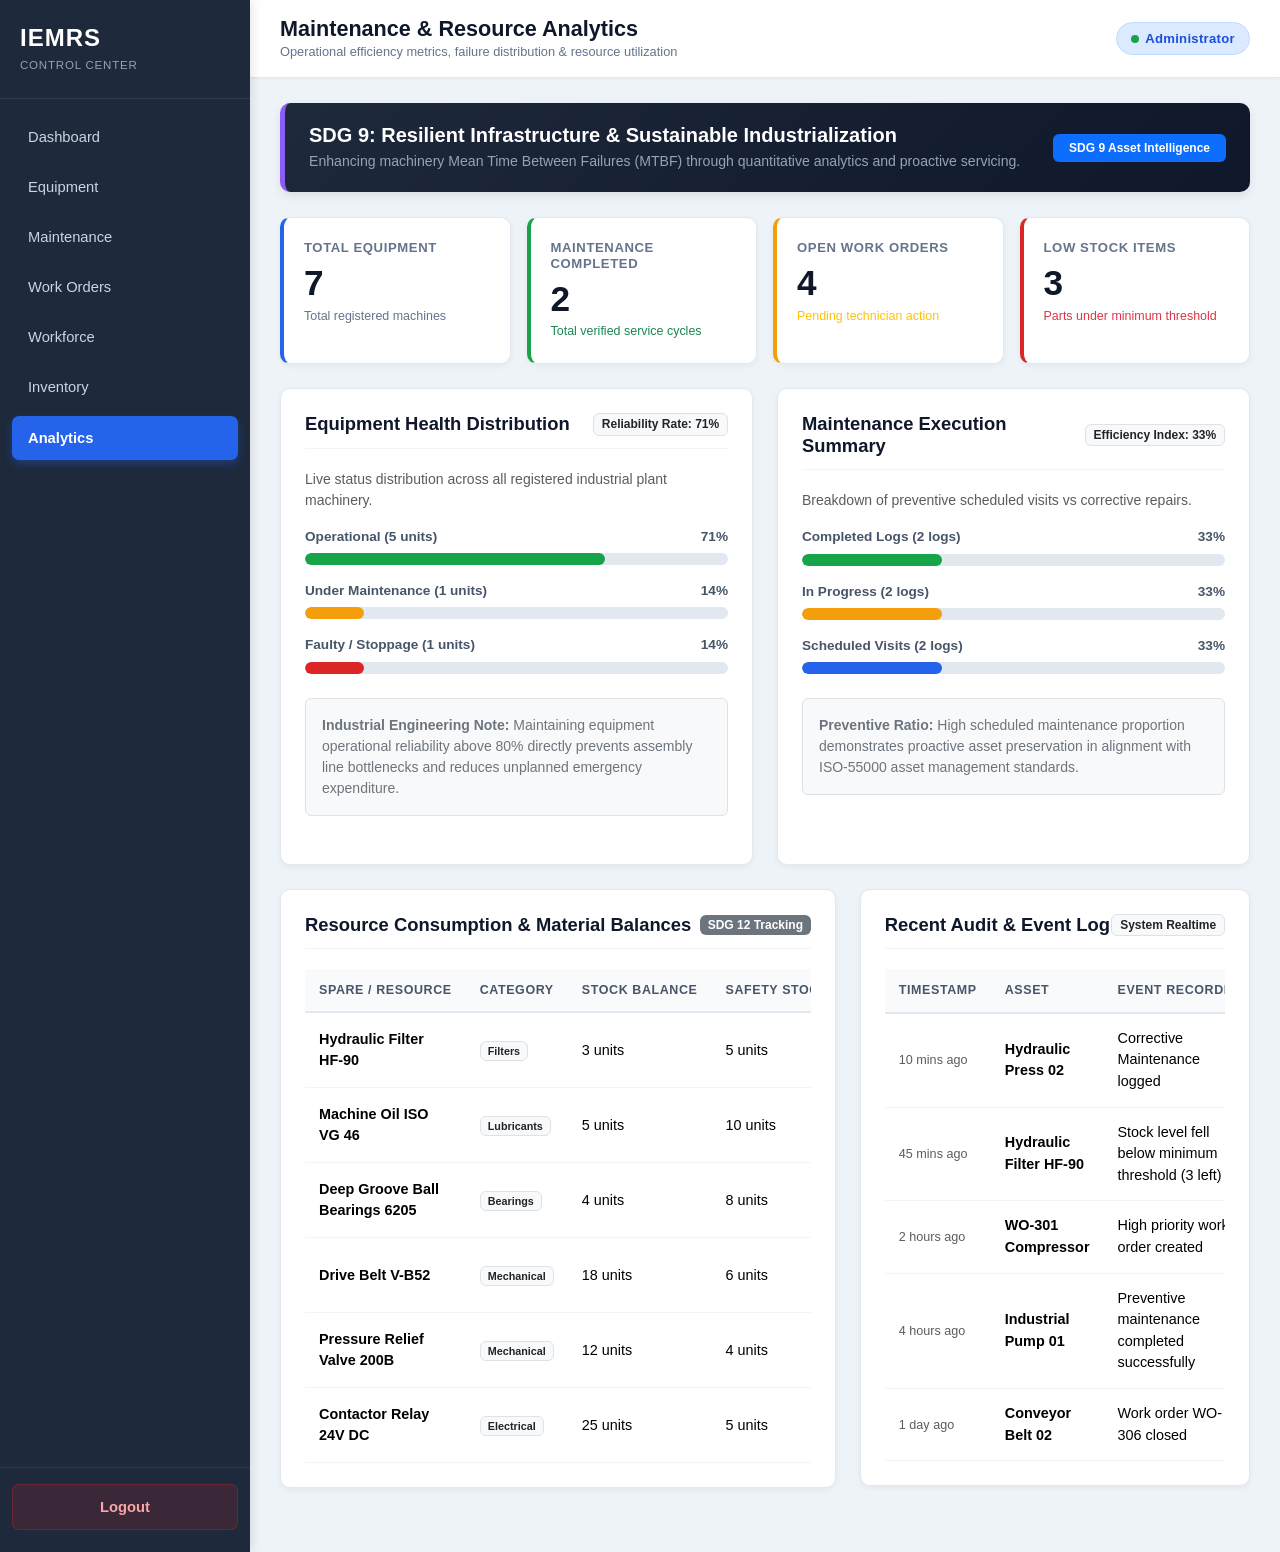
==== pages/analytics.html @ 52ec3526 "Complete V2 frontend" ====
<!DOCTYPE html>
<html lang="en">

<head>
    <meta charset="UTF-8">
    <meta name="viewport" content="width=device-width, initial-scale=1.0">
    <title>IEMRS - Maintenance & Resource Analytics</title>
    <!-- Bootstrap 5 CSS -->
    <link href="https://cdn.jsdelivr.net/npm/bootstrap@5.3.3/dist/css/bootstrap.min.css" rel="stylesheet">
    <!-- Shared Stylesheet -->
    <link rel="stylesheet" href="../css/style.css">
</head>

<body>

    <div class="dashboard">

        <!-- Unified Sidebar Navigation -->
        <div class="sidebar">
            <div class="sidebar-brand">
                <h2>IEMRS</h2>
                <span class="brand-sub">Control Center</span>
            </div>

            <div class="sidebar-nav">
                <a href="dashboard.html">Dashboard</a>
                <a href="equipment.html">Equipment</a>
                <a href="maintenance.html">Maintenance</a>
                <a href="workorders.html">Work Orders</a>
                <a href="workforce.html">Workforce</a>
                <a href="inventory.html">Inventory</a>
                <a href="analytics.html" class="active">Analytics</a>
            </div>

            <div class="sidebar-footer">
                <a href="../index.html" class="logout" id="logoutBtn">Logout</a>
            </div>
        </div>

        <!-- Main Content Area -->
        <div class="main-content">

            <!-- Consistent Topbar -->
            <div class="topbar">
                <div class="topbar-left">
                    <h3>Maintenance & Resource Analytics</h3>
                    <p class="topbar-subtitle">Operational efficiency metrics, failure distribution & resource utilization</p>
                </div>
                <div class="topbar-right">
                    <span class="role-badge">
                        <span class="status-indicator-dot"></span>
                        <span class="topbar-role">Administrator</span>
                    </span>
                </div>
            </div>

            <!-- Page Body -->
            <div class="page-container">

                <!-- SDG 9 Innovation & Infrastructure Banner -->
                <div class="control-banner" style="border-left-color: #8b5cf6;">
                    <div>
                        <h4>SDG 9: Resilient Infrastructure & Sustainable Industrialization</h4>
                        <p>Enhancing machinery Mean Time Between Failures (MTBF) through quantitative analytics and proactive servicing.</p>
                    </div>
                    <span class="badge bg-primary py-2 px-3">SDG 9 Asset Intelligence</span>
                </div>

                <!-- 1. Summary Cards -->
                <div class="row g-3 mb-4">
                    <div class="col-xl-3 col-sm-6">
                        <div class="dashboard-card card-blue">
                            <h5>Total Equipment</h5>
                            <h2 id="analyticTotalEq">0</h2>
                            <span class="card-hint">Total registered machines</span>
                        </div>
                    </div>
                    <div class="col-xl-3 col-sm-6">
                        <div class="dashboard-card card-green">
                            <h5>Maintenance Completed</h5>
                            <h2 id="analyticMaintDone">0</h2>
                            <span class="card-hint text-success">Total verified service cycles</span>
                        </div>
                    </div>
                    <div class="col-xl-3 col-sm-6">
                        <div class="dashboard-card card-amber">
                            <h5>Open Work Orders</h5>
                            <h2 id="analyticOpenOrders">0</h2>
                            <span class="card-hint text-warning">Pending technician action</span>
                        </div>
                    </div>
                    <div class="col-xl-3 col-sm-6">
                        <div class="dashboard-card card-red">
                            <h5>Low Stock Items</h5>
                            <h2 id="analyticLowStock">0</h2>
                            <span class="card-hint text-danger">Parts under minimum threshold</span>
                        </div>
                    </div>
                </div>

                <!-- 2. Equipment Status & 3. Maintenance Breakdown Progress Bars -->
                <div class="row g-4 mb-4">

                    <!-- Equipment Health Distribution -->
                    <div class="col-lg-6">
                        <div class="dashboard-section h-100">
                            <div class="section-header">
                                <h4>Equipment Health Distribution</h4>
                                <span class="badge bg-light text-dark border">Reliability Rate: <span id="operationalPercent">0%</span></span>
                            </div>

                            <p class="small text-muted mb-3">Live status distribution across all registered industrial plant machinery.</p>

                            <!-- Operational Progress -->
                            <div class="mb-3">
                                <div class="progress-label-row">
                                    <span>Operational (<span id="countOperational">0</span> units)</span>
                                    <span id="labelOperational">0%</span>
                                </div>
                                <div class="progress-track">
                                    <div class="progress-fill progress-fill-green" id="barOperational" style="width: 0%;"></div>
                                </div>
                            </div>

                            <!-- Under Maintenance Progress -->
                            <div class="mb-3">
                                <div class="progress-label-row">
                                    <span>Under Maintenance (<span id="countMaintenance">0</span> units)</span>
                                    <span id="labelMaintenance">0%</span>
                                </div>
                                <div class="progress-track">
                                    <div class="progress-fill progress-fill-amber" id="barMaintenance" style="width: 0%;"></div>
                                </div>
                            </div>

                            <!-- Faulty Units Progress -->
                            <div class="mb-2">
                                <div class="progress-label-row">
                                    <span>Faulty / Stoppage (<span id="countFaulty">0</span> units)</span>
                                    <span id="labelFaulty">0%</span>
                                </div>
                                <div class="progress-track">
                                    <div class="progress-fill progress-fill-red" id="barFaulty" style="width: 0%;"></div>
                                </div>
                            </div>

                            <div class="mt-4 p-3 bg-light rounded border">
                                <small class="text-secondary d-block">
                                    <strong>Industrial Engineering Note:</strong> Maintaining equipment operational reliability above 80% directly prevents assembly line bottlenecks and reduces unplanned emergency expenditure.
                                </small>
                            </div>
                        </div>
                    </div>

                    <!-- Maintenance Schedule Execution Summary -->
                    <div class="col-lg-6">
                        <div class="dashboard-section h-100">
                            <div class="section-header">
                                <h4>Maintenance Execution Summary</h4>
                                <span class="badge bg-light text-dark border">Efficiency Index: <span id="maintEfficiency">0%</span></span>
                            </div>

                            <p class="small text-muted mb-3">Breakdown of preventive scheduled visits vs corrective repairs.</p>

                            <!-- Completed Maintenance -->
                            <div class="mb-3">
                                <div class="progress-label-row">
                                    <span>Completed Logs (<span id="countCompletedMaint">0</span> logs)</span>
                                    <span id="labelCompletedMaint">0%</span>
                                </div>
                                <div class="progress-track">
                                    <div class="progress-fill progress-fill-green" id="barCompletedMaint" style="width: 0%;"></div>
                                </div>
                            </div>

                            <!-- In Progress Maintenance -->
                            <div class="mb-3">
                                <div class="progress-label-row">
                                    <span>In Progress (<span id="countInProgressMaint">0</span> logs)</span>
                                    <span id="labelInProgressMaint">0%</span>
                                </div>
                                <div class="progress-track">
                                    <div class="progress-fill progress-fill-amber" id="barInProgressMaint" style="width: 0%;"></div>
                                </div>
                            </div>

                            <!-- Scheduled Maintenance -->
                            <div class="mb-2">
                                <div class="progress-label-row">
                                    <span>Scheduled Visits (<span id="countScheduledMaint">0</span> logs)</span>
                                    <span id="labelScheduledMaint">0%</span>
                                </div>
                                <div class="progress-track">
                                    <div class="progress-fill progress-fill-blue" id="barScheduledMaint" style="width: 0%;"></div>
                                </div>
                            </div>

                            <div class="mt-4 p-3 bg-light rounded border">
                                <small class="text-secondary d-block">
                                    <strong>Preventive Ratio:</strong> High scheduled maintenance proportion demonstrates proactive asset preservation in alignment with ISO-55000 asset management standards.
                                </small>
                            </div>
                        </div>
                    </div>

                </div>

                <!-- 4. Resource Usage Section & 5. Recent System Activity Section -->
                <div class="row g-4">

                    <!-- Resource Usage Table -->
                    <div class="col-lg-7">
                        <div class="dashboard-section">
                            <div class="section-header">
                                <h4>Resource Consumption & Material Balances</h4>
                                <span class="badge bg-secondary">SDG 12 Tracking</span>
                            </div>

                            <div class="table-responsive">
                                <table class="table">
                                    <thead>
                                        <tr>
                                            <th>Spare / Resource</th>
                                            <th>Category</th>
                                            <th>Stock Balance</th>
                                            <th>Safety Stock</th>
                                            <th>Usage Status</th>
                                        </tr>
                                    </thead>
                                    <tbody id="resourceUsageBody">
                                        <!-- Populated dynamically by analytics.js -->
                                    </tbody>
                                </table>
                            </div>
                        </div>
                    </div>

                    <!-- Recent Activity Section -->
                    <div class="col-lg-5">
                        <div class="dashboard-section">
                            <div class="section-header">
                                <h4>Recent Audit & Event Log</h4>
                                <span class="badge bg-light text-dark border">System Realtime</span>
                            </div>

                            <div class="table-responsive">
                                <table class="table">
                                    <thead>
                                        <tr>
                                            <th>Timestamp</th>
                                            <th>Asset</th>
                                            <th>Event Recorded</th>
                                        </tr>
                                    </thead>
                                    <tbody id="analyticsActivityBody">
                                        <!-- Populated dynamically by analytics.js -->
                                    </tbody>
                                </table>
                            </div>
                        </div>
                    </div>

                </div>

            </div>

        </div>

    </div>

    <!-- Bootstrap 5 Bundle JS -->
    <script src="https://cdn.jsdelivr.net/npm/bootstrap@5.3.3/dist/js/bootstrap.bundle.min.js"></script>
    <!-- Shared Utility Script -->
    <script src="../js/common.js"></script>
    <!-- Page Logic Script -->
    <script src="../js/analytics.js"></script>

</body>

</html>
---- css/style.css ----
/* ==========================================================================
   IEMRS - Industrial Equipment Maintenance and Resource Management System
   Modern Industrial Control Dashboard Stylesheet
   ========================================================================== */

:root {
    --primary-navy: #0f172a;
    --sidebar-navy: #1e293b;
    --sidebar-hover: #334155;
    --primary-blue: #2563eb;
    --secondary-blue: #1d4ed8;
    --accent-blue: #dbeafe;
    --accent-cyan: #0284c7;
    --page-bg: #eef3f8;
    --card-bg: #ffffff;
    --card-border: #e2e8f0;
    --text-primary: #0f172a;
    --text-muted: #64748b;
    --text-secondary: #475569;
    --success: #16a34a;
    --success-bg: #dcfce7;
    --warning: #f59e0b;
    --warning-bg: #fef3c7;
    --danger: #dc2626;
    --danger-bg: #fee2e2;
    --info: #0284c7;
    --info-bg: #e0f2fe;
}

* {
    box-sizing: border-box;
    margin: 0;
    padding: 0;
}

body {
    font-family: -apple-system, BlinkMacSystemFont, "Segoe UI", Roboto, "Helvetica Neue", Arial, sans-serif;
    background-color: var(--page-bg);
    color: var(--text-primary);
    line-height: 1.5;
    min-height: 100vh;
}

/* ==========================================================================
   Login Page Styles
   ========================================================================== */

.login-page {
    min-height: 100vh;
    display: flex;
    justify-content: center;
    align-items: center;
    background: linear-gradient(135deg, #0f172a 0%, #1e293b 60%, #1e3a8a 100%);
    padding: 20px;
}

.login-container {
    width: 100%;
    max-width: 480px;
}

.login-header {
    text-align: center;
    margin-bottom: 25px;
    color: #ffffff;
}

.login-header .system-badge {
    display: inline-block;
    background-color: rgba(37, 99, 235, 0.25);
    border: 1px solid rgba(59, 130, 246, 0.4);
    color: #93c5fd;
    font-size: 0.75rem;
    font-weight: 600;
    letter-spacing: 1px;
    text-transform: uppercase;
    padding: 4px 12px;
    border-radius: 20px;
    margin-bottom: 12px;
}

.login-header h1 {
    font-size: 2.2rem;
    font-weight: 800;
    letter-spacing: 0.5px;
    color: #ffffff;
    margin-bottom: 8px;
}

.login-header p {
    color: #94a3b8;
    font-size: 0.95rem;
    margin-bottom: 0;
}

.sdg-badges {
    display: flex;
    justify-content: center;
    gap: 8px;
    margin-top: 10px;
    flex-wrap: wrap;
}

.sdg-tag {
    font-size: 0.7rem;
    padding: 3px 8px;
    border-radius: 4px;
    font-weight: 600;
    background-color: rgba(255, 255, 255, 0.1);
    color: #cbd5e1;
    border: 1px solid rgba(255, 255, 255, 0.15);
}

.login-box {
    background-color: var(--card-bg);
    padding: 35px 30px;
    border-radius: 12px;
    box-shadow: 0 20px 25px -5px rgba(0, 0, 0, 0.25), 0 10px 10px -5px rgba(0, 0, 0, 0.15);
    border: 1px solid rgba(255, 255, 255, 0.1);
}

.login-box h2 {
    font-size: 1.4rem;
    font-weight: 700;
    color: var(--primary-navy);
    margin-bottom: 20px;
    padding-bottom: 10px;
    border-bottom: 2px solid var(--accent-blue);
}

.login-box .form-label {
    font-weight: 600;
    font-size: 0.85rem;
    color: var(--text-secondary);
    margin-bottom: 6px;
}

.login-box .form-control,
.login-box .form-select {
    border: 1px solid #cbd5e1;
    padding: 10px 12px;
    font-size: 0.95rem;
    border-radius: 6px;
    transition: border-color 0.2s, box-shadow 0.2s;
}

.login-box .form-control:focus,
.login-box .form-select:focus {
    border-color: var(--primary-blue);
    box-shadow: 0 0 0 3px rgba(37, 99, 235, 0.15);
}

#loginMessage {
    min-height: 24px;
    font-size: 0.9rem;
    font-weight: 600;
    text-align: center;
    margin-top: 15px;
}

/* ==========================================================================
   Global Application Shell Layout
   ========================================================================== */

.dashboard {
    display: flex;
    min-height: 100vh;
    width: 100%;
}

/* Sidebar */
.sidebar {
    width: 250px;
    min-width: 250px;
    background-color: var(--sidebar-navy);
    display: flex;
    flex-direction: column;
    color: #ffffff;
    z-index: 100;
    box-shadow: 2px 0 10px rgba(0, 0, 0, 0.1);
}

.sidebar-brand {
    padding: 24px 20px;
    border-bottom: 1px solid rgba(255, 255, 255, 0.08);
}

.sidebar-brand h2 {
    font-size: 1.5rem;
    font-weight: 800;
    letter-spacing: 1px;
    color: #ffffff;
    margin: 0;
    display: flex;
    align-items: center;
    gap: 8px;
}

.sidebar-brand .brand-sub {
    font-size: 0.72rem;
    color: #94a3b8;
    text-transform: uppercase;
    letter-spacing: 0.8px;
    margin-top: 4px;
    display: block;
}

.sidebar-nav {
    flex: 1;
    padding: 16px 12px;
    overflow-y: auto;
}

.sidebar a {
    display: flex;
    align-items: center;
    color: #cbd5e1;
    text-decoration: none;
    padding: 11px 16px;
    margin-bottom: 6px;
    border-radius: 7px;
    font-size: 0.92rem;
    font-weight: 500;
    transition: background-color 0.15s ease, color 0.15s ease;
}

.sidebar a:hover {
    background-color: var(--sidebar-hover);
    color: #ffffff;
}

.sidebar a.active {
    background-color: var(--primary-blue);
    color: #ffffff;
    font-weight: 600;
    box-shadow: 0 4px 10px rgba(37, 99, 235, 0.35);
}

.sidebar-footer {
    padding: 16px 12px;
    border-top: 1px solid rgba(255, 255, 255, 0.08);
}

.sidebar a.logout {
    background-color: rgba(220, 38, 38, 0.15);
    color: #fca5a5;
    border: 1px solid rgba(220, 38, 38, 0.3);
    margin-top: 0;
    justify-content: center;
    font-weight: 600;
}

.sidebar a.logout:hover {
    background-color: var(--danger);
    color: #ffffff;
    border-color: var(--danger);
}

/* Main Content Area */
.main-content {
    flex: 1;
    background-color: var(--page-bg);
    display: flex;
    flex-direction: column;
    min-width: 0;
    overflow-x: hidden;
}

/* Topbar */
.topbar {
    background-color: #ffffff;
    padding: 16px 30px;
    border-bottom: 1px solid var(--card-border);
    display: flex;
    justify-content: space-between;
    align-items: center;
    box-shadow: 0 1px 3px rgba(0, 0, 0, 0.04);
}

.topbar-left h3 {
    font-size: 1.35rem;
    font-weight: 700;
    color: var(--primary-navy);
    margin: 0;
}

.topbar-left .topbar-subtitle {
    font-size: 0.8rem;
    color: var(--text-muted);
    margin: 0;
}

.topbar-right {
    display: flex;
    align-items: center;
    gap: 15px;
}

.role-badge {
    background-color: var(--accent-blue);
    color: var(--secondary-blue);
    padding: 6px 14px;
    border-radius: 20px;
    font-size: 0.82rem;
    font-weight: 700;
    letter-spacing: 0.3px;
    border: 1px solid #bfdbfe;
    display: inline-flex;
    align-items: center;
    gap: 6px;
}

.status-indicator-dot {
    width: 8px;
    height: 8px;
    border-radius: 50%;
    background-color: var(--success);
    display: inline-block;
}

/* Page Content Container */
.page-container {
    padding: 25px 30px 40px;
    flex: 1;
}

/* ==========================================================================
   Dashboard Cards & Metric Displays
   ========================================================================== */

.dashboard-card {
    background-color: var(--card-bg);
    padding: 22px 20px;
    border-radius: 10px;
    box-shadow: 0 2px 6px rgba(15, 23, 42, 0.05);
    border: 1px solid var(--card-border);
    border-left: 4px solid var(--primary-blue);
    transition: transform 0.15s ease, box-shadow 0.15s ease;
    height: 100%;
}

.dashboard-card:hover {
    transform: translateY(-2px);
    box-shadow: 0 6px 14px rgba(15, 23, 42, 0.08);
}

.dashboard-card.card-blue {
    border-left-color: var(--primary-blue);
}

.dashboard-card.card-green {
    border-left-color: var(--success);
}

.dashboard-card.card-amber {
    border-left-color: var(--warning);
}

.dashboard-card.card-red {
    border-left-color: var(--danger);
}

.dashboard-card.card-purple {
    border-left-color: #8b5cf6;
}

.dashboard-card h5 {
    color: var(--text-muted);
    font-size: 0.82rem;
    font-weight: 700;
    text-transform: uppercase;
    letter-spacing: 0.6px;
    margin-bottom: 8px;
}

.dashboard-card h2 {
    color: var(--primary-navy);
    font-size: 2.2rem;
    font-weight: 800;
    line-height: 1.1;
    margin-bottom: 4px;
}

.dashboard-card .card-hint {
    font-size: 0.78rem;
    color: var(--text-muted);
    display: block;
}

/* Sections / Panels */
.dashboard-section {
    background-color: var(--card-bg);
    padding: 24px;
    border-radius: 10px;
    box-shadow: 0 2px 6px rgba(15, 23, 42, 0.05);
    border: 1px solid var(--card-border);
    margin-bottom: 24px;
}

.section-header {
    display: flex;
    justify-content: space-between;
    align-items: center;
    margin-bottom: 20px;
    padding-bottom: 12px;
    border-bottom: 1px solid #f1f5f9;
}

.section-header h4 {
    font-size: 1.15rem;
    font-weight: 700;
    color: var(--primary-navy);
    margin: 0;
}

/* Control Center Quick Actions Banner */
.control-banner {
    background: linear-gradient(135deg, #1e293b 0%, #0f172a 100%);
    color: #ffffff;
    padding: 20px 24px;
    border-radius: 10px;
    margin-bottom: 25px;
    display: flex;
    justify-content: space-between;
    align-items: center;
    border-left: 5px solid #38bdf8;
    box-shadow: 0 4px 10px rgba(0, 0, 0, 0.08);
}

.control-banner h4 {
    font-size: 1.25rem;
    font-weight: 700;
    margin-bottom: 4px;
    color: #ffffff;
}

.control-banner p {
    font-size: 0.88rem;
    color: #94a3b8;
    margin: 0;
}

/* ==========================================================================
   Table & Grid Styles
   ========================================================================== */

.table-responsive {
    margin-bottom: 0;
}

.table {
    color: var(--text-primary);
    margin-bottom: 0;
    vertical-align: middle;
}

.table thead th {
    background-color: #f8fafc;
    color: var(--text-secondary);
    font-size: 0.78rem;
    font-weight: 700;
    text-transform: uppercase;
    letter-spacing: 0.6px;
    border-bottom: 2px solid #e2e8f0;
    padding: 12px 14px;
    white-space: nowrap;
}

.table tbody td {
    padding: 14px;
    font-size: 0.9rem;
    border-bottom: 1px solid #f1f5f9;
}

.table tbody tr:hover {
    background-color: #f8fafc;
}

/* ==========================================================================
   Badges & Tags
   ========================================================================== */

.badge-status {
    display: inline-block;
    padding: 4px 10px;
    border-radius: 20px;
    font-size: 0.75rem;
    font-weight: 700;
    letter-spacing: 0.2px;
    text-transform: capitalize;
}

/* Operational / In Stock / Completed / Available / Low Priority */
.badge-operational,
.badge-available,
.badge-completed,
.badge-low {
    background-color: var(--success-bg);
    color: #166534;
    border: 1px solid #bbf7d0;
}

/* Maintenance / Busy / Medium Priority / In Progress */
.badge-maintenance,
.badge-busy,
.badge-in-progress,
.badge-medium,
.badge-assigned {
    background-color: var(--warning-bg);
    color: #92400e;
    border: 1px solid #fde68a;
}

/* Faulty / Low Stock / High Priority / Unavailable / Cancelled */
.badge-faulty,
.badge-low-stock,
.badge-high,
.badge-unavailable,
.badge-cancelled {
    background-color: var(--danger-bg);
    color: #991b1b;
    border: 1px solid #fecaca;
}

/* Scheduled / Open / Info */
.badge-scheduled,
.badge-open {
    background-color: var(--info-bg);
    color: #0369a1;
    border: 1px solid #bae6fd;
}

/* Preventive / Corrective */
.badge-preventive {
    background-color: #ede9fe;
    color: #5b21b6;
    border: 1px solid #ddd6fe;
}

.badge-corrective {
    background-color: #ffedd5;
    color: #9a3412;
    border: 1px solid #fed7aa;
}

/* ==========================================================================
   Action Buttons & Toolbar
   ========================================================================== */

.action-toolbar {
    background-color: #ffffff;
    padding: 16px 20px;
    border-radius: 8px;
    border: 1px solid var(--card-border);
    margin-bottom: 20px;
    display: flex;
    justify-content: space-between;
    align-items: center;
    gap: 15px;
    flex-wrap: wrap;
}

.search-filter-group {
    display: flex;
    align-items: center;
    gap: 12px;
    flex: 1;
    max-width: 600px;
}

.search-input {
    border: 1px solid #cbd5e1;
    border-radius: 6px;
    padding: 8px 14px;
    font-size: 0.9rem;
    width: 100%;
}

.search-input:focus {
    border-color: var(--primary-blue);
    outline: none;
    box-shadow: 0 0 0 3px rgba(37, 99, 235, 0.15);
}

.filter-select {
    border: 1px solid #cbd5e1;
    border-radius: 6px;
    padding: 8px 12px;
    font-size: 0.9rem;
    min-width: 160px;
    background-color: #ffffff;
}

.btn-action-group {
    display: flex;
    gap: 6px;
}

.btn-action-edit {
    background-color: #eff6ff;
    color: var(--primary-blue);
    border: 1px solid #bfdbfe;
    padding: 4px 10px;
    border-radius: 5px;
    font-size: 0.8rem;
    font-weight: 600;
    cursor: pointer;
    transition: all 0.15s ease;
}

.btn-action-edit:hover {
    background-color: var(--primary-blue);
    color: #ffffff;
    border-color: var(--primary-blue);
}

.btn-action-delete {
    background-color: #fef2f2;
    color: var(--danger);
    border: 1px solid #fecaca;
    padding: 4px 10px;
    border-radius: 5px;
    font-size: 0.8rem;
    font-weight: 600;
    cursor: pointer;
    transition: all 0.15s ease;
}

.btn-action-delete:hover {
    background-color: var(--danger);
    color: #ffffff;
    border-color: var(--danger);
}

/* Primary Button */
.btn-primary {
    background-color: var(--primary-blue);
    border-color: var(--primary-blue);
    font-weight: 600;
    padding: 8px 16px;
    border-radius: 6px;
    transition: background-color 0.15s ease, box-shadow 0.15s ease;
}

.btn-primary:hover {
    background-color: var(--secondary-blue);
    border-color: var(--secondary-blue);
    box-shadow: 0 2px 6px rgba(37, 99, 235, 0.35);
}

/* ==========================================================================
   Empty States
   ========================================================================== */

.empty-state {
    text-align: center;
    padding: 45px 20px;
    color: var(--text-muted);
}

.empty-state-icon {
    font-size: 2.5rem;
    margin-bottom: 12px;
    opacity: 0.6;
}

.empty-state h5 {
    font-size: 1.1rem;
    font-weight: 700;
    color: var(--text-secondary);
    margin-bottom: 6px;
}

.empty-state p {
    font-size: 0.88rem;
    margin-bottom: 0;
}

/* ==========================================================================
   Alert / Toast Feedback System
   ========================================================================== */

#alertContainer {
    position: fixed;
    top: 20px;
    right: 25px;
    z-index: 1055;
    min-width: 300px;
    max-width: 420px;
}

.custom-alert {
    padding: 12px 18px;
    border-radius: 8px;
    font-size: 0.9rem;
    font-weight: 600;
    margin-bottom: 10px;
    box-shadow: 0 4px 12px rgba(0, 0, 0, 0.12);
    display: flex;
    justify-content: space-between;
    align-items: center;
    animation: slideInRight 0.25s ease-out;
}

@keyframes slideInRight {
    from {
        opacity: 0;
        transform: translateX(30px);
    }
    to {
        opacity: 1;
        transform: translateX(0);
    }
}

.custom-alert-success {
    background-color: #f0fdf4;
    color: #15803d;
    border: 1px solid #bbf7d0;
}

.custom-alert-danger {
    background-color: #fef2f2;
    color: #b91c1c;
    border: 1px solid #fecaca;
}

.custom-alert-info {
    background-color: #f0f9ff;
    color: #0369a1;
    border: 1px solid #bae6fd;
}

/* ==========================================================================
   Analytics & Progress Bars
   ========================================================================== */

.progress-track {
    background-color: #e2e8f0;
    border-radius: 8px;
    height: 12px;
    overflow: hidden;
    margin-top: 6px;
    margin-bottom: 12px;
}

.progress-fill {
    height: 100%;
    border-radius: 8px;
    transition: width 0.4s ease;
}

.progress-fill-green {
    background-color: var(--success);
}

.progress-fill-amber {
    background-color: var(--warning);
}

.progress-fill-red {
    background-color: var(--danger);
}

.progress-fill-blue {
    background-color: var(--primary-blue);
}

.progress-fill-purple {
    background-color: #8b5cf6;
}

.progress-label-row {
    display: flex;
    justify-content: space-between;
    font-size: 0.85rem;
    font-weight: 600;
    color: var(--text-secondary);
}

/* ==========================================================================
   Modals
   ========================================================================== */

.modal-content {
    border-radius: 10px;
    border: 1px solid var(--card-border);
    box-shadow: 0 10px 25px rgba(0, 0, 0, 0.15);
}

.modal-header {
    background-color: #f8fafc;
    border-bottom: 1px solid var(--card-border);
    padding: 16px 20px;
}

.modal-header .modal-title {
    font-size: 1.15rem;
    font-weight: 700;
    color: var(--primary-navy);
}

.modal-body {
    padding: 22px 20px;
}

.modal-footer {
    background-color: #f8fafc;
    border-top: 1px solid var(--card-border);
    padding: 14px 20px;
}

/* ==========================================================================
   Responsive Adaptations
   ========================================================================== */

@media (max-width: 992px) {
    .dashboard {
        flex-direction: column;
    }

    .sidebar {
        width: 100%;
        min-width: 100%;
    }

    .sidebar-nav {
        display: flex;
        flex-wrap: wrap;
        gap: 6px;
        padding: 10px 15px;
    }

    .sidebar a {
        margin-bottom: 0;
        padding: 8px 12px;
        font-size: 0.85rem;
    }

    .sidebar-footer {
        display: none;
    }

    .page-container {
        padding: 20px 15px;
    }

    .topbar {
        padding: 14px 15px;
    }

    .control-banner {
        flex-direction: column;
        align-items: flex-start;
        gap: 12px;
    }
}
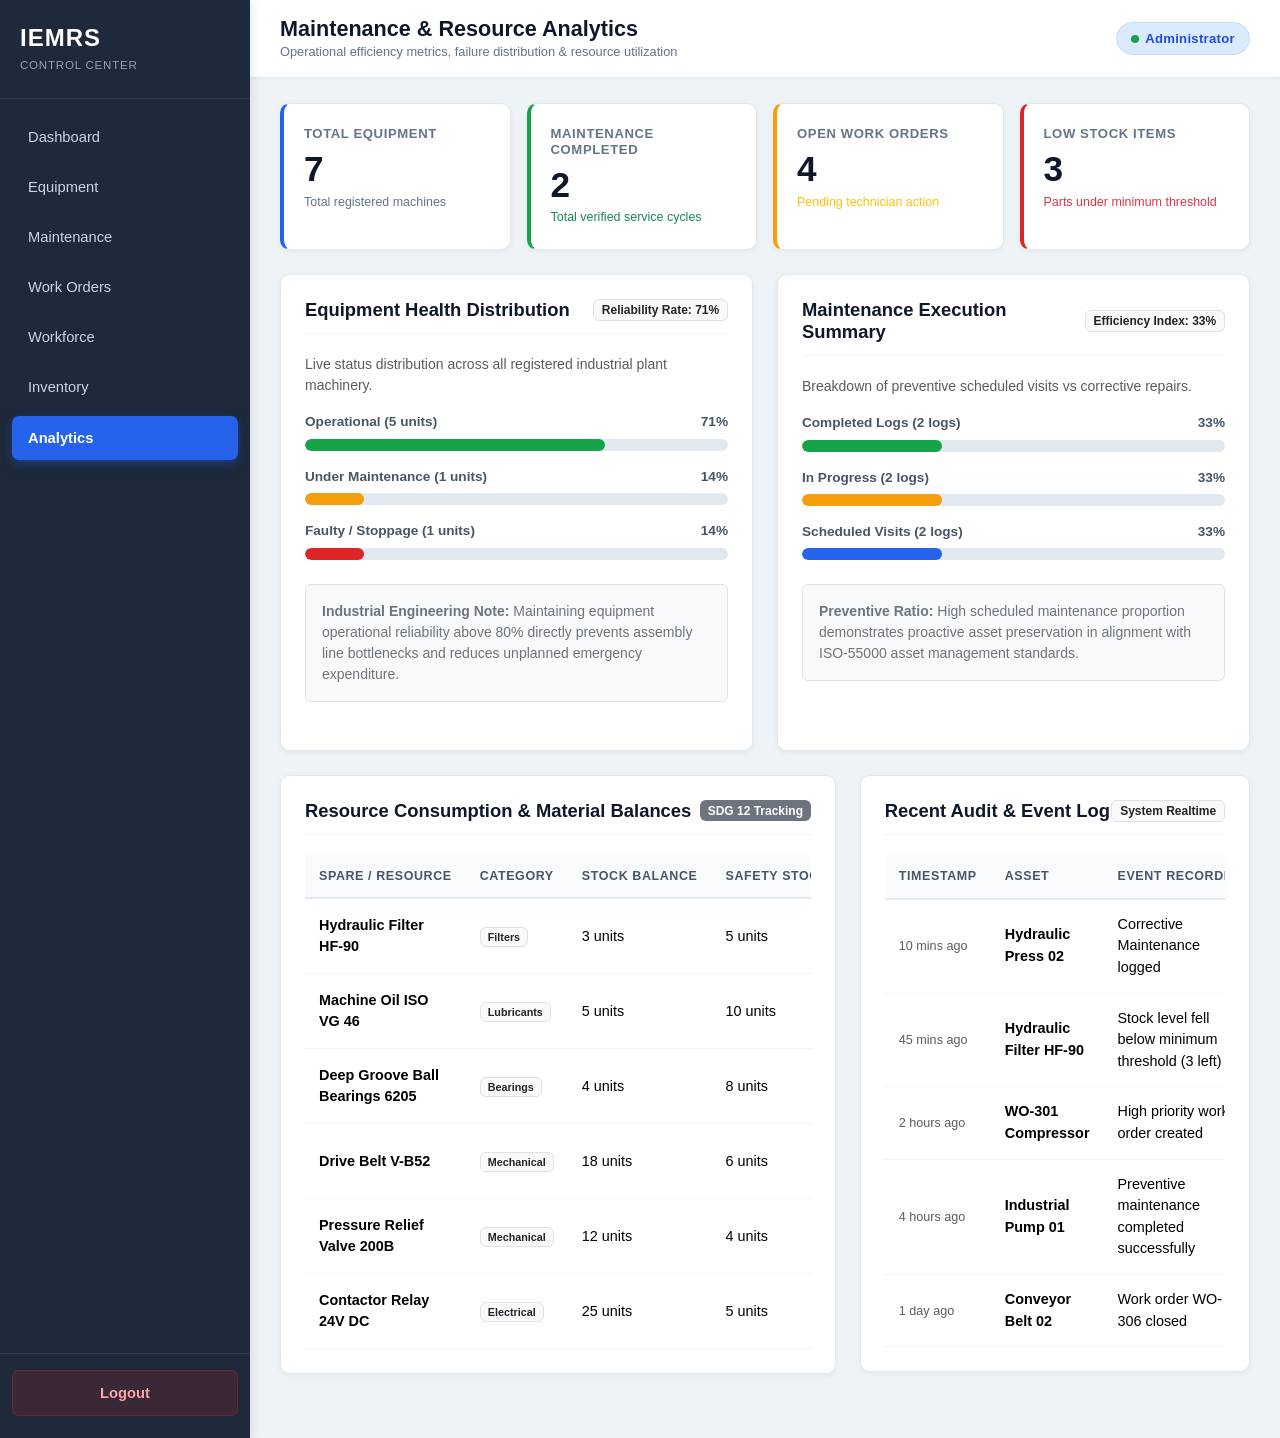
==== commit 05aeb2b2: "Update HTML pages and remove SDG content" ====
--- a/pages/analytics.html
+++ b/pages/analytics.html
@@ -5,8 +5,10 @@
     <meta charset="UTF-8">
     <meta name="viewport" content="width=device-width, initial-scale=1.0">
     <title>IEMRS - Maintenance & Resource Analytics</title>
+
     <!-- Bootstrap 5 CSS -->
     <link href="https://cdn.jsdelivr.net/npm/bootstrap@5.3.3/dist/css/bootstrap.min.css" rel="stylesheet">
+
     <!-- Shared Stylesheet -->
     <link rel="stylesheet" href="../css/style.css">
 </head>
@@ -44,8 +46,11 @@
             <div class="topbar">
                 <div class="topbar-left">
                     <h3>Maintenance & Resource Analytics</h3>
-                    <p class="topbar-subtitle">Operational efficiency metrics, failure distribution & resource utilization</p>
-                </div>
+                    <p class="topbar-subtitle">
+                        Operational efficiency metrics, failure distribution & resource utilization
+                    </p>
+                </div>
+
                 <div class="topbar-right">
                     <span class="role-badge">
                         <span class="status-indicator-dot"></span>
@@ -57,17 +62,9 @@
             <!-- Page Body -->
             <div class="page-container">
 
-                <!-- SDG 9 Innovation & Infrastructure Banner -->
-                <div class="control-banner" style="border-left-color: #8b5cf6;">
-                    <div>
-                        <h4>SDG 9: Resilient Infrastructure & Sustainable Industrialization</h4>
-                        <p>Enhancing machinery Mean Time Between Failures (MTBF) through quantitative analytics and proactive servicing.</p>
-                    </div>
-                    <span class="badge bg-primary py-2 px-3">SDG 9 Asset Intelligence</span>
-                </div>
-
                 <!-- 1. Summary Cards -->
                 <div class="row g-3 mb-4">
+
                     <div class="col-xl-3 col-sm-6">
                         <div class="dashboard-card card-blue">
                             <h5>Total Equipment</h5>
@@ -75,27 +72,37 @@
                             <span class="card-hint">Total registered machines</span>
                         </div>
                     </div>
+
                     <div class="col-xl-3 col-sm-6">
                         <div class="dashboard-card card-green">
                             <h5>Maintenance Completed</h5>
                             <h2 id="analyticMaintDone">0</h2>
-                            <span class="card-hint text-success">Total verified service cycles</span>
-                        </div>
-                    </div>
+                            <span class="card-hint text-success">
+                                Total verified service cycles
+                            </span>
+                        </div>
+                    </div>
+
                     <div class="col-xl-3 col-sm-6">
                         <div class="dashboard-card card-amber">
                             <h5>Open Work Orders</h5>
                             <h2 id="analyticOpenOrders">0</h2>
-                            <span class="card-hint text-warning">Pending technician action</span>
-                        </div>
-                    </div>
+                            <span class="card-hint text-warning">
+                                Pending technician action
+                            </span>
+                        </div>
+                    </div>
+
                     <div class="col-xl-3 col-sm-6">
                         <div class="dashboard-card card-red">
                             <h5>Low Stock Items</h5>
                             <h2 id="analyticLowStock">0</h2>
-                            <span class="card-hint text-danger">Parts under minimum threshold</span>
-                        </div>
-                    </div>
+                            <span class="card-hint text-danger">
+                                Parts under minimum threshold
+                            </span>
+                        </div>
+                    </div>
+
                 </div>
 
                 <!-- 2. Equipment Status & 3. Maintenance Breakdown Progress Bars -->
@@ -104,102 +111,163 @@
                     <!-- Equipment Health Distribution -->
                     <div class="col-lg-6">
                         <div class="dashboard-section h-100">
+
                             <div class="section-header">
                                 <h4>Equipment Health Distribution</h4>
-                                <span class="badge bg-light text-dark border">Reliability Rate: <span id="operationalPercent">0%</span></span>
-                            </div>
-
-                            <p class="small text-muted mb-3">Live status distribution across all registered industrial plant machinery.</p>
+                                <span class="badge bg-light text-dark border">
+                                    Reliability Rate:
+                                    <span id="operationalPercent">0%</span>
+                                </span>
+                            </div>
+
+                            <p class="small text-muted mb-3">
+                                Live status distribution across all registered industrial plant machinery.
+                            </p>
 
                             <!-- Operational Progress -->
                             <div class="mb-3">
                                 <div class="progress-label-row">
-                                    <span>Operational (<span id="countOperational">0</span> units)</span>
+                                    <span>
+                                        Operational
+                                        (<span id="countOperational">0</span> units)
+                                    </span>
                                     <span id="labelOperational">0%</span>
                                 </div>
-                                <div class="progress-track">
-                                    <div class="progress-fill progress-fill-green" id="barOperational" style="width: 0%;"></div>
+
+                                <div class="progress-track">
+                                    <div class="progress-fill progress-fill-green"
+                                         id="barOperational"
+                                         style="width: 0%;">
+                                    </div>
                                 </div>
                             </div>
 
                             <!-- Under Maintenance Progress -->
                             <div class="mb-3">
                                 <div class="progress-label-row">
-                                    <span>Under Maintenance (<span id="countMaintenance">0</span> units)</span>
+                                    <span>
+                                        Under Maintenance
+                                        (<span id="countMaintenance">0</span> units)
+                                    </span>
                                     <span id="labelMaintenance">0%</span>
                                 </div>
-                                <div class="progress-track">
-                                    <div class="progress-fill progress-fill-amber" id="barMaintenance" style="width: 0%;"></div>
+
+                                <div class="progress-track">
+                                    <div class="progress-fill progress-fill-amber"
+                                         id="barMaintenance"
+                                         style="width: 0%;">
+                                    </div>
                                 </div>
                             </div>
 
                             <!-- Faulty Units Progress -->
                             <div class="mb-2">
                                 <div class="progress-label-row">
-                                    <span>Faulty / Stoppage (<span id="countFaulty">0</span> units)</span>
+                                    <span>
+                                        Faulty / Stoppage
+                                        (<span id="countFaulty">0</span> units)
+                                    </span>
                                     <span id="labelFaulty">0%</span>
                                 </div>
-                                <div class="progress-track">
-                                    <div class="progress-fill progress-fill-red" id="barFaulty" style="width: 0%;"></div>
+
+                                <div class="progress-track">
+                                    <div class="progress-fill progress-fill-red"
+                                         id="barFaulty"
+                                         style="width: 0%;">
+                                    </div>
                                 </div>
                             </div>
 
                             <div class="mt-4 p-3 bg-light rounded border">
                                 <small class="text-secondary d-block">
-                                    <strong>Industrial Engineering Note:</strong> Maintaining equipment operational reliability above 80% directly prevents assembly line bottlenecks and reduces unplanned emergency expenditure.
+                                    <strong>Industrial Engineering Note:</strong>
+                                    Maintaining equipment operational reliability above 80%
+                                    directly prevents assembly line bottlenecks and reduces
+                                    unplanned emergency expenditure.
                                 </small>
                             </div>
+
                         </div>
                     </div>
 
                     <!-- Maintenance Schedule Execution Summary -->
                     <div class="col-lg-6">
                         <div class="dashboard-section h-100">
+
                             <div class="section-header">
                                 <h4>Maintenance Execution Summary</h4>
-                                <span class="badge bg-light text-dark border">Efficiency Index: <span id="maintEfficiency">0%</span></span>
-                            </div>
-
-                            <p class="small text-muted mb-3">Breakdown of preventive scheduled visits vs corrective repairs.</p>
+                                <span class="badge bg-light text-dark border">
+                                    Efficiency Index:
+                                    <span id="maintEfficiency">0%</span>
+                                </span>
+                            </div>
+
+                            <p class="small text-muted mb-3">
+                                Breakdown of preventive scheduled visits vs corrective repairs.
+                            </p>
 
                             <!-- Completed Maintenance -->
                             <div class="mb-3">
                                 <div class="progress-label-row">
-                                    <span>Completed Logs (<span id="countCompletedMaint">0</span> logs)</span>
+                                    <span>
+                                        Completed Logs
+                                        (<span id="countCompletedMaint">0</span> logs)
+                                    </span>
                                     <span id="labelCompletedMaint">0%</span>
                                 </div>
-                                <div class="progress-track">
-                                    <div class="progress-fill progress-fill-green" id="barCompletedMaint" style="width: 0%;"></div>
+
+                                <div class="progress-track">
+                                    <div class="progress-fill progress-fill-green"
+                                         id="barCompletedMaint"
+                                         style="width: 0%;">
+                                    </div>
                                 </div>
                             </div>
 
                             <!-- In Progress Maintenance -->
                             <div class="mb-3">
                                 <div class="progress-label-row">
-                                    <span>In Progress (<span id="countInProgressMaint">0</span> logs)</span>
+                                    <span>
+                                        In Progress
+                                        (<span id="countInProgressMaint">0</span> logs)
+                                    </span>
                                     <span id="labelInProgressMaint">0%</span>
                                 </div>
-                                <div class="progress-track">
-                                    <div class="progress-fill progress-fill-amber" id="barInProgressMaint" style="width: 0%;"></div>
+
+                                <div class="progress-track">
+                                    <div class="progress-fill progress-fill-amber"
+                                         id="barInProgressMaint"
+                                         style="width: 0%;">
+                                    </div>
                                 </div>
                             </div>
 
                             <!-- Scheduled Maintenance -->
                             <div class="mb-2">
                                 <div class="progress-label-row">
-                                    <span>Scheduled Visits (<span id="countScheduledMaint">0</span> logs)</span>
+                                    <span>
+                                        Scheduled Visits
+                                        (<span id="countScheduledMaint">0</span> logs)
+                                    </span>
                                     <span id="labelScheduledMaint">0%</span>
                                 </div>
-                                <div class="progress-track">
-                                    <div class="progress-fill progress-fill-blue" id="barScheduledMaint" style="width: 0%;"></div>
+
+                                <div class="progress-track">
+                                    <div class="progress-fill progress-fill-blue"
+                                         id="barScheduledMaint"
+                                         style="width: 0%;">
+                                    </div>
                                 </div>
                             </div>
 
                             <div class="mt-4 p-3 bg-light rounded border">
                                 <small class="text-secondary d-block">
-                                    <strong>Preventive Ratio:</strong> High scheduled maintenance proportion demonstrates proactive asset preservation in alignment with ISO-55000 asset management standards.
+                                    <strong>Preventive Ratio:</strong>
+                                    High scheduled maintenance proportion demonstrates proactive
+                                    asset preservation in alignment with ISO-55000 asset management standards.
                                 </small>
                             </div>
+
                         </div>
                     </div>
 
@@ -211,6 +279,7 @@
                     <!-- Resource Usage Table -->
                     <div class="col-lg-7">
                         <div class="dashboard-section">
+
                             <div class="section-header">
                                 <h4>Resource Consumption & Material Balances</h4>
                                 <span class="badge bg-secondary">SDG 12 Tracking</span>
@@ -227,20 +296,25 @@
                                             <th>Usage Status</th>
                                         </tr>
                                     </thead>
+
                                     <tbody id="resourceUsageBody">
                                         <!-- Populated dynamically by analytics.js -->
                                     </tbody>
                                 </table>
                             </div>
+
                         </div>
                     </div>
 
                     <!-- Recent Activity Section -->
                     <div class="col-lg-5">
                         <div class="dashboard-section">
+
                             <div class="section-header">
                                 <h4>Recent Audit & Event Log</h4>
-                                <span class="badge bg-light text-dark border">System Realtime</span>
+                                <span class="badge bg-light text-dark border">
+                                    System Realtime
+                                </span>
                             </div>
 
                             <div class="table-responsive">
@@ -252,11 +326,13 @@
                                             <th>Event Recorded</th>
                                         </tr>
                                     </thead>
+
                                     <tbody id="analyticsActivityBody">
                                         <!-- Populated dynamically by analytics.js -->
                                     </tbody>
                                 </table>
                             </div>
+
                         </div>
                     </div>
 
@@ -270,11 +346,13 @@
 
     <!-- Bootstrap 5 Bundle JS -->
     <script src="https://cdn.jsdelivr.net/npm/bootstrap@5.3.3/dist/js/bootstrap.bundle.min.js"></script>
+
     <!-- Shared Utility Script -->
     <script src="../js/common.js"></script>
+
     <!-- Page Logic Script -->
     <script src="../js/analytics.js"></script>
 
 </body>
 
-</html>
+</html>
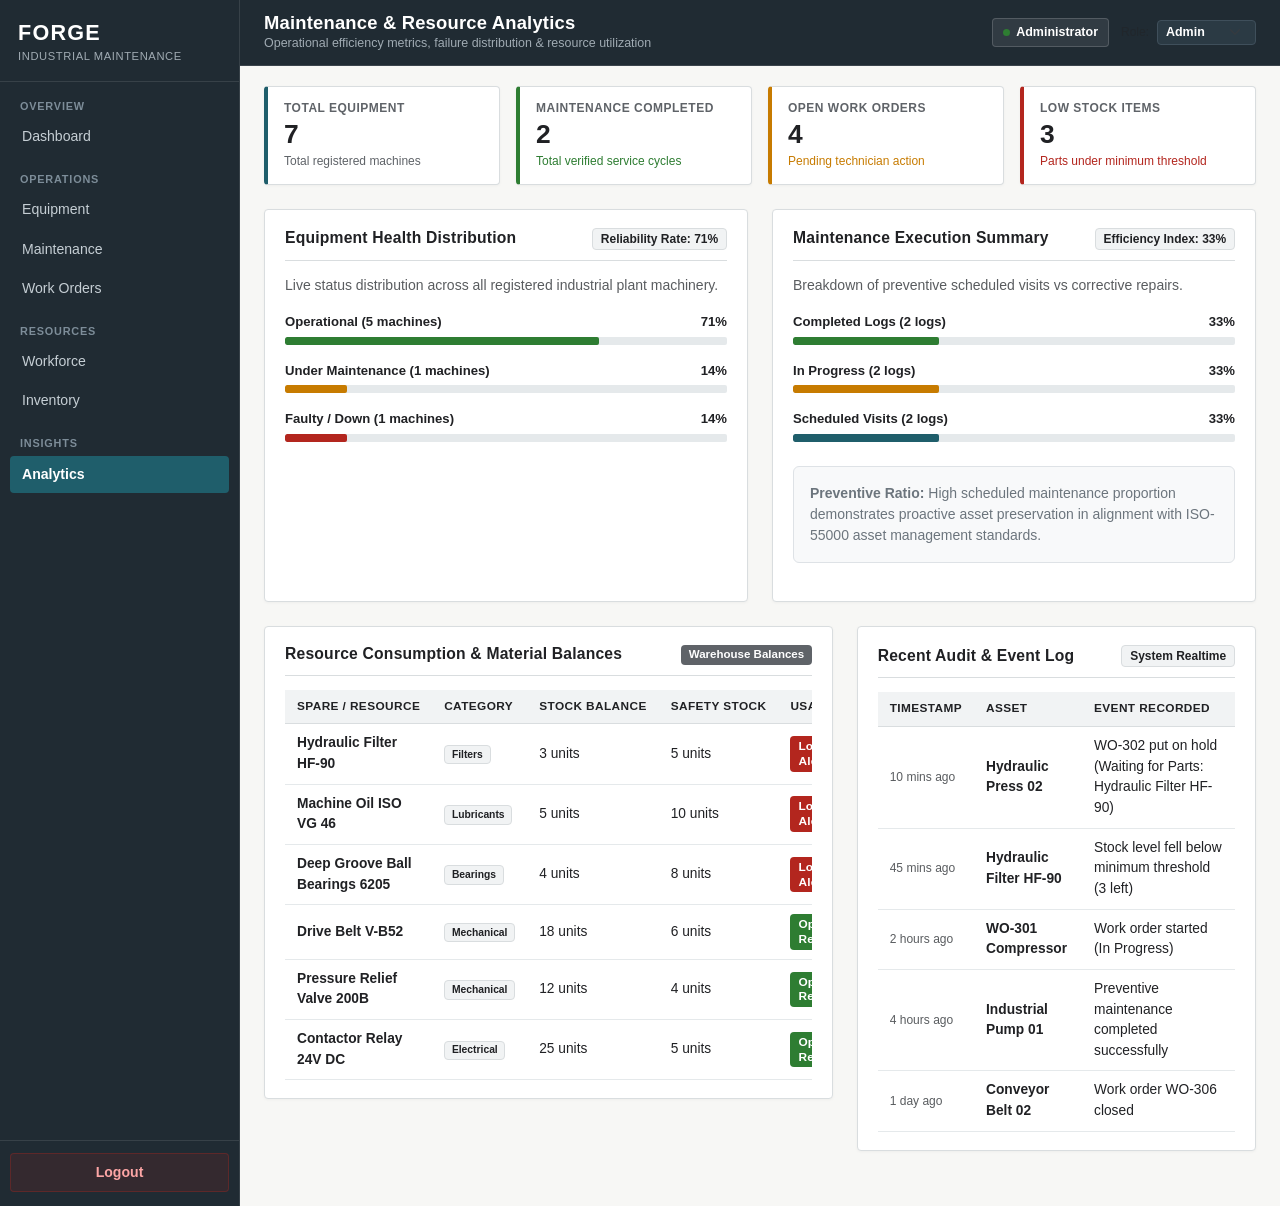
==== commit c0bbb900: "Complete V3 frontend modified" ====
--- a/pages/analytics.html
+++ b/pages/analytics.html
@@ -4,7 +4,7 @@
 <head>
     <meta charset="UTF-8">
     <meta name="viewport" content="width=device-width, initial-scale=1.0">
-    <title>IEMRS - Maintenance & Resource Analytics</title>
+    <title>FORGE - Maintenance & Resource Analytics</title>
 
     <!-- Bootstrap 5 CSS -->
     <link href="https://cdn.jsdelivr.net/npm/bootstrap@5.3.3/dist/css/bootstrap.min.css" rel="stylesheet">
@@ -19,24 +19,33 @@
 
         <!-- Unified Sidebar Navigation -->
         <div class="sidebar">
+
             <div class="sidebar-brand">
-                <h2>IEMRS</h2>
-                <span class="brand-sub">Control Center</span>
+                <h2>FORGE</h2>
+                <span class="brand-sub">Industrial Maintenance</span>
             </div>
 
             <div class="sidebar-nav">
+                <div class="nav-section-label">Overview</div>
                 <a href="dashboard.html">Dashboard</a>
+
+                <div class="nav-section-label">Operations</div>
                 <a href="equipment.html">Equipment</a>
                 <a href="maintenance.html">Maintenance</a>
                 <a href="workorders.html">Work Orders</a>
+
+                <div class="nav-section-label">Resources</div>
                 <a href="workforce.html">Workforce</a>
                 <a href="inventory.html">Inventory</a>
+
+                <div class="nav-section-label">Insights</div>
                 <a href="analytics.html" class="active">Analytics</a>
             </div>
 
             <div class="sidebar-footer">
                 <a href="../index.html" class="logout" id="logoutBtn">Logout</a>
             </div>
+
         </div>
 
         <!-- Main Content Area -->
@@ -44,6 +53,7 @@
 
             <!-- Consistent Topbar -->
             <div class="topbar">
+
                 <div class="topbar-left">
                     <h3>Maintenance & Resource Analytics</h3>
                     <p class="topbar-subtitle">
@@ -57,6 +67,7 @@
                         <span class="topbar-role">Administrator</span>
                     </span>
                 </div>
+
             </div>
 
             <!-- Page Body -->
@@ -129,7 +140,7 @@
                                 <div class="progress-label-row">
                                     <span>
                                         Operational
-                                        (<span id="countOperational">0</span> units)
+                                        (<span id="countOperational">0</span> machines)
                                     </span>
                                     <span id="labelOperational">0%</span>
                                 </div>
@@ -147,7 +158,7 @@
                                 <div class="progress-label-row">
                                     <span>
                                         Under Maintenance
-                                        (<span id="countMaintenance">0</span> units)
+                                        (<span id="countMaintenance">0</span> machines)
                                     </span>
                                     <span id="labelMaintenance">0%</span>
                                 </div>
@@ -160,12 +171,12 @@
                                 </div>
                             </div>
 
-                            <!-- Faulty Units Progress -->
+                            <!-- Faulty Equipment Progress -->
                             <div class="mb-2">
                                 <div class="progress-label-row">
                                     <span>
-                                        Faulty / Stoppage
-                                        (<span id="countFaulty">0</span> units)
+                                        Faulty / Down
+                                        (<span id="countFaulty">0</span> machines)
                                     </span>
                                     <span id="labelFaulty">0%</span>
                                 </div>
@@ -178,19 +189,10 @@
                                 </div>
                             </div>
 
-                            <div class="mt-4 p-3 bg-light rounded border">
-                                <small class="text-secondary d-block">
-                                    <strong>Industrial Engineering Note:</strong>
-                                    Maintaining equipment operational reliability above 80%
-                                    directly prevents assembly line bottlenecks and reduces
-                                    unplanned emergency expenditure.
-                                </small>
-                            </div>
-
-                        </div>
-                    </div>
-
-                    <!-- Maintenance Schedule Execution Summary -->
+                        </div>
+                    </div>
+
+                    <!-- Maintenance Execution Summary -->
                     <div class="col-lg-6">
                         <div class="dashboard-section h-100">
 
@@ -282,7 +284,7 @@
 
                             <div class="section-header">
                                 <h4>Resource Consumption & Material Balances</h4>
-                                <span class="badge bg-secondary">SDG 12 Tracking</span>
+                                <span class="badge bg-secondary">Warehouse Balances</span>
                             </div>
 
                             <div class="table-responsive">
--- a/css/style.css
+++ b/css/style.css
@@ -1,30 +1,42 @@
 /* ==========================================================================
-   IEMRS - Industrial Equipment Maintenance and Resource Management System
-   Modern Industrial Control Dashboard Stylesheet
+   FORGE - Industrial Equipment Maintenance & Resource Management
+   Enterprise ERP Design System (Zebra Technologies / SAP-Style)
+   Color Tokens:
+     Canvas / Background: #F7F7F5
+     Cards / Surfaces:    #FFFFFF
+     Sidebar & Topbar:    #202B33
+     Primary Accent:      #1F5E6B | Hover: #164852
+     Secondary Accent:    #D8892B
+     Borders & Dividers:  #D9DDDF
+     Primary Text:        #202124
+     Muted Text:          #5F6368
+     Success / Oper:      #2E7D32
+     Warning / Progress:  #C77B00
+     Danger / Faulty:     #B3261E
    ========================================================================== */
 
 :root {
-    --primary-navy: #0f172a;
-    --sidebar-navy: #1e293b;
-    --sidebar-hover: #334155;
-    --primary-blue: #2563eb;
-    --secondary-blue: #1d4ed8;
-    --accent-blue: #dbeafe;
-    --accent-cyan: #0284c7;
-    --page-bg: #eef3f8;
-    --card-bg: #ffffff;
-    --card-border: #e2e8f0;
-    --text-primary: #0f172a;
-    --text-muted: #64748b;
-    --text-secondary: #475569;
-    --success: #16a34a;
-    --success-bg: #dcfce7;
-    --warning: #f59e0b;
-    --warning-bg: #fef3c7;
-    --danger: #dc2626;
-    --danger-bg: #fee2e2;
-    --info: #0284c7;
-    --info-bg: #e0f2fe;
+    --canvas-bg: #F7F7F5;
+    --card-bg: #FFFFFF;
+    --sidebar-topbar-bg: #202B33;
+    --primary: #1F5E6B;
+    --primary-hover: #164852;
+    --secondary: #D8892B;
+    --border-color: #D9DDDF;
+    --text-primary: #202124;
+    --text-muted: #5F6368;
+    --success: #2E7D32;
+    --warning: #C77B00;
+    --danger: #B3261E;
+
+    /* Compatibility Aliases */
+    --page-bg: var(--canvas-bg);
+    --card-border: var(--border-color);
+    --sidebar-bg: var(--sidebar-topbar-bg);
+    --sidebar-hover: #2B3A44;
+    --sidebar-active: var(--primary);
+    --text-secondary: var(--text-muted);
+    --info: var(--primary);
 }
 
 * {
@@ -35,14 +47,16 @@
 
 body {
     font-family: -apple-system, BlinkMacSystemFont, "Segoe UI", Roboto, "Helvetica Neue", Arial, sans-serif;
-    background-color: var(--page-bg);
+    background-color: var(--canvas-bg);
     color: var(--text-primary);
     line-height: 1.5;
     min-height: 100vh;
 }
 
 /* ==========================================================================
-   Login Page Styles
+   Login Page Styles (Split Layout Spec)
+   - Left Panel (#202B33): FORGE wordmark + Subtitle only
+   - Right Panel (White Card): Clean rectangular form
    ========================================================================== */
 
 .login-page {
@@ -50,116 +64,123 @@
     display: flex;
     justify-content: center;
     align-items: center;
-    background: linear-gradient(135deg, #0f172a 0%, #1e293b 60%, #1e3a8a 100%);
-    padding: 20px;
+    background-color: var(--canvas-bg);
+    padding: 24px;
 }
 
 .login-container {
     width: 100%;
-    max-width: 480px;
-}
-
-.login-header {
+    max-width: 820px;
+}
+
+.login-split-card {
+    background-color: var(--card-bg);
+    border: 1px solid var(--border-color);
+    border-radius: 4px;
+    box-shadow: 0 1px 3px rgba(0, 0, 0, 0.08);
+    display: flex;
+    overflow: hidden;
+    min-height: 440px;
+}
+
+.login-brand-panel {
+    flex: 1;
+    min-width: 300px;
+    background-color: var(--sidebar-topbar-bg);
+    color: #FFFFFF;
+    padding: 48px 40px;
+    display: flex;
+    flex-direction: column;
+    justify-content: center;
+    border-right: 1px solid rgba(217, 221, 223, 0.12);
+}
+
+.login-brand-panel h1 {
+    font-size: 2.3rem;
+    font-weight: 800;
+    letter-spacing: 1.8px;
+    color: #FFFFFF;
+    margin-bottom: 10px;
+    line-height: 1.1;
+}
+
+.login-brand-panel p {
+    color: #CBD5E1;
+    font-size: 0.92rem;
+    line-height: 1.45;
+    margin-bottom: 0;
+    max-width: 280px;
+}
+
+.login-form-panel {
+    flex: 1.2;
+    min-width: 320px;
+    background-color: var(--card-bg);
+    padding: 44px 40px;
+    display: flex;
+    flex-direction: column;
+    justify-content: center;
+}
+
+.login-form-panel .form-label {
+    font-weight: 600;
+    font-size: 0.8rem;
+    text-transform: uppercase;
+    letter-spacing: 0.4px;
+    color: var(--text-primary);
+    margin-bottom: 6px;
+}
+
+.login-form-panel .form-control,
+.login-form-panel .form-select {
+    border: 1px solid var(--border-color);
+    border-radius: 4px;
+    padding: 9px 12px;
+    font-size: 0.9rem;
+    color: var(--text-primary);
+    background-color: #FFFFFF;
+    transition: border-color 0.12s ease;
+}
+
+.login-form-panel .form-control:focus,
+.login-form-panel .form-select:focus {
+    border-color: var(--primary);
+    outline: none;
+    box-shadow: 0 0 0 2px rgba(31, 94, 107, 0.18);
+}
+
+#loginMessage {
+    min-height: 22px;
+    font-size: 0.85rem;
+    font-weight: 600;
     text-align: center;
-    margin-bottom: 25px;
-    color: #ffffff;
-}
-
-.login-header .system-badge {
-    display: inline-block;
-    background-color: rgba(37, 99, 235, 0.25);
-    border: 1px solid rgba(59, 130, 246, 0.4);
-    color: #93c5fd;
-    font-size: 0.75rem;
-    font-weight: 600;
-    letter-spacing: 1px;
-    text-transform: uppercase;
-    padding: 4px 12px;
-    border-radius: 20px;
-    margin-bottom: 12px;
-}
-
-.login-header h1 {
-    font-size: 2.2rem;
-    font-weight: 800;
-    letter-spacing: 0.5px;
-    color: #ffffff;
-    margin-bottom: 8px;
-}
-
-.login-header p {
-    color: #94a3b8;
-    font-size: 0.95rem;
-    margin-bottom: 0;
-}
-
-.sdg-badges {
-    display: flex;
-    justify-content: center;
-    gap: 8px;
-    margin-top: 10px;
-    flex-wrap: wrap;
-}
-
-.sdg-tag {
-    font-size: 0.7rem;
-    padding: 3px 8px;
-    border-radius: 4px;
-    font-weight: 600;
-    background-color: rgba(255, 255, 255, 0.1);
-    color: #cbd5e1;
-    border: 1px solid rgba(255, 255, 255, 0.15);
-}
-
-.login-box {
-    background-color: var(--card-bg);
-    padding: 35px 30px;
-    border-radius: 12px;
-    box-shadow: 0 20px 25px -5px rgba(0, 0, 0, 0.25), 0 10px 10px -5px rgba(0, 0, 0, 0.15);
-    border: 1px solid rgba(255, 255, 255, 0.1);
-}
-
-.login-box h2 {
-    font-size: 1.4rem;
-    font-weight: 700;
-    color: var(--primary-navy);
-    margin-bottom: 20px;
-    padding-bottom: 10px;
-    border-bottom: 2px solid var(--accent-blue);
-}
-
-.login-box .form-label {
-    font-weight: 600;
-    font-size: 0.85rem;
-    color: var(--text-secondary);
-    margin-bottom: 6px;
-}
-
-.login-box .form-control,
-.login-box .form-select {
-    border: 1px solid #cbd5e1;
-    padding: 10px 12px;
-    font-size: 0.95rem;
-    border-radius: 6px;
-    transition: border-color 0.2s, box-shadow 0.2s;
-}
-
-.login-box .form-control:focus,
-.login-box .form-select:focus {
-    border-color: var(--primary-blue);
-    box-shadow: 0 0 0 3px rgba(37, 99, 235, 0.15);
-}
-
-#loginMessage {
-    min-height: 24px;
-    font-size: 0.9rem;
-    font-weight: 600;
-    text-align: center;
-    margin-top: 15px;
-}
-
-/* ==========================================================================
-   Global Application Shell Layout
+    margin-top: 14px;
+}
+
+@media (max-width: 720px) {
+    .login-split-card {
+        flex-direction: column;
+        min-height: auto;
+    }
+    .login-brand-panel {
+        min-width: 100%;
+        padding: 32px 24px;
+        border-right: none;
+        border-bottom: 1px solid rgba(217, 221, 223, 0.12);
+    }
+    .login-brand-panel p {
+        max-width: 100%;
+    }
+    .login-form-panel {
+        min-width: 100%;
+        padding: 32px 24px;
+    }
+}
+
+/* ==========================================================================
+   Application Shell Layout
+   - Sidebar: #202B33
+   - Topbar:  #202B33
    ========================================================================== */
 
 .dashboard {
@@ -170,81 +191,94 @@
 
 /* Sidebar */
 .sidebar {
-    width: 250px;
-    min-width: 250px;
-    background-color: var(--sidebar-navy);
+    width: 240px;
+    min-width: 240px;
+    background-color: var(--sidebar-topbar-bg);
     display: flex;
     flex-direction: column;
-    color: #ffffff;
+    color: #FFFFFF;
     z-index: 100;
-    box-shadow: 2px 0 10px rgba(0, 0, 0, 0.1);
+    border-right: 1px solid rgba(217, 221, 223, 0.12);
 }
 
 .sidebar-brand {
-    padding: 24px 20px;
-    border-bottom: 1px solid rgba(255, 255, 255, 0.08);
+    padding: 20px 18px 16px;
+    border-bottom: 1px solid rgba(217, 221, 223, 0.12);
 }
 
 .sidebar-brand h2 {
-    font-size: 1.5rem;
+    font-size: 1.35rem;
     font-weight: 800;
-    letter-spacing: 1px;
-    color: #ffffff;
+    letter-spacing: 1.2px;
+    color: #FFFFFF;
     margin: 0;
-    display: flex;
-    align-items: center;
-    gap: 8px;
 }
 
 .sidebar-brand .brand-sub {
-    font-size: 0.72rem;
-    color: #94a3b8;
+    font-size: 0.7rem;
+    color: #A0ABB3;
+    text-transform: uppercase;
+    letter-spacing: 0.6px;
+    margin-top: 2px;
+    display: block;
+}
+
+.sidebar-nav {
+    flex: 1;
+    padding: 12px 10px;
+    overflow-y: auto;
+}
+
+/* Grouped Nav Section Headers */
+.nav-section-label {
+    font-size: 0.68rem;
+    font-weight: 700;
     text-transform: uppercase;
     letter-spacing: 0.8px;
-    margin-top: 4px;
+    color: #7D8D99;
+    padding: 14px 10px 4px;
     display: block;
-}
-
-.sidebar-nav {
-    flex: 1;
-    padding: 16px 12px;
-    overflow-y: auto;
+    user-select: none;
+}
+
+.nav-section-label:first-child {
+    padding-top: 4px;
 }
 
 .sidebar a {
     display: flex;
     align-items: center;
-    color: #cbd5e1;
+    color: #C5CED4;
     text-decoration: none;
-    padding: 11px 16px;
-    margin-bottom: 6px;
-    border-radius: 7px;
-    font-size: 0.92rem;
+    padding: 8px 12px;
+    margin-bottom: 2px;
+    border-radius: 4px;
+    font-size: 0.88rem;
     font-weight: 500;
-    transition: background-color 0.15s ease, color 0.15s ease;
+    transition: background-color 0.1s ease, color 0.1s ease;
 }
 
 .sidebar a:hover {
     background-color: var(--sidebar-hover);
-    color: #ffffff;
-}
-
-.sidebar a.active {
-    background-color: var(--primary-blue);
-    color: #ffffff;
-    font-weight: 600;
-    box-shadow: 0 4px 10px rgba(37, 99, 235, 0.35);
+    color: #FFFFFF;
+}
+
+.sidebar a.active,
+.sidebar .sidebar-nav a.active {
+    background-color: var(--primary) !important;
+    color: #FFFFFF !important;
+    font-weight: 600;
 }
 
 .sidebar-footer {
-    padding: 16px 12px;
-    border-top: 1px solid rgba(255, 255, 255, 0.08);
+    padding: 12px 10px;
+    border-top: 1px solid rgba(217, 221, 223, 0.12);
 }
 
 .sidebar a.logout {
-    background-color: rgba(220, 38, 38, 0.15);
-    color: #fca5a5;
-    border: 1px solid rgba(220, 38, 38, 0.3);
+    background-color: rgba(179, 38, 30, 0.14);
+    color: #FCA5A5;
+    border: 1px solid rgba(179, 38, 30, 0.32);
     margin-top: 0;
     justify-content: center;
     font-weight: 600;
@@ -252,67 +286,80 @@
 
 .sidebar a.logout:hover {
     background-color: var(--danger);
-    color: #ffffff;
+    color: #FFFFFF;
     border-color: var(--danger);
 }
 
 /* Main Content Area */
 .main-content {
     flex: 1;
-    background-color: var(--page-bg);
+    background-color: var(--canvas-bg);
     display: flex;
     flex-direction: column;
     min-width: 0;
     overflow-x: hidden;
 }
 
-/* Topbar */
+/* Topbar (#202B33) */
 .topbar {
-    background-color: #ffffff;
-    padding: 16px 30px;
-    border-bottom: 1px solid var(--card-border);
+    background-color: var(--sidebar-topbar-bg);
+    padding: 12px 24px;
+    border-bottom: 1px solid rgba(217, 221, 223, 0.14);
     display: flex;
     justify-content: space-between;
     align-items: center;
-    box-shadow: 0 1px 3px rgba(0, 0, 0, 0.04);
+    color: #FFFFFF;
 }
 
 .topbar-left h3 {
-    font-size: 1.35rem;
+    font-size: 1.15rem;
     font-weight: 700;
-    color: var(--primary-navy);
+    color: #FFFFFF;
     margin: 0;
+    letter-spacing: 0.2px;
 }
 
 .topbar-left .topbar-subtitle {
-    font-size: 0.8rem;
-    color: var(--text-muted);
+    font-size: 0.78rem;
+    color: #A0ABB3;
     margin: 0;
 }
 
 .topbar-right {
     display: flex;
     align-items: center;
-    gap: 15px;
+    gap: 12px;
+}
+
+/* Dark mode role switcher in topbar */
+#roleSwitcherSelect {
+    background-color: #2B3A44 !important;
+    color: #FFFFFF !important;
+    border: 1px solid #3F4F5B !important;
+    border-radius: 4px !important;
+}
+
+#roleSwitcherSelect:focus {
+    border-color: var(--primary) !important;
+    box-shadow: 0 0 0 2px rgba(31, 94, 107, 0.25) !important;
 }
 
 .role-badge {
-    background-color: var(--accent-blue);
-    color: var(--secondary-blue);
-    padding: 6px 14px;
-    border-radius: 20px;
-    font-size: 0.82rem;
-    font-weight: 700;
-    letter-spacing: 0.3px;
-    border: 1px solid #bfdbfe;
+    background-color: rgba(255, 255, 255, 0.08);
+    color: #FFFFFF;
+    padding: 4px 10px;
+    border-radius: 4px;
+    font-size: 0.78rem;
+    font-weight: 600;
+    border: 1px solid rgba(217, 221, 223, 0.2);
     display: inline-flex;
     align-items: center;
     gap: 6px;
 }
 
 .status-indicator-dot {
-    width: 8px;
-    height: 8px;
+    width: 7px;
+    height: 7px;
     border-radius: 50%;
     background-color: var(--success);
     display: inline-block;
@@ -320,32 +367,28 @@
 
 /* Page Content Container */
 .page-container {
-    padding: 25px 30px 40px;
+    padding: 20px 24px 35px;
     flex: 1;
 }
 
 /* ==========================================================================
    Dashboard Cards & Metric Displays
+   - Flat white, 1px solid #D9DDDF, 4px border-left accent
+   - Compact numbers, no oversized text
    ========================================================================== */
 
 .dashboard-card {
     background-color: var(--card-bg);
-    padding: 22px 20px;
-    border-radius: 10px;
-    box-shadow: 0 2px 6px rgba(15, 23, 42, 0.05);
-    border: 1px solid var(--card-border);
-    border-left: 4px solid var(--primary-blue);
-    transition: transform 0.15s ease, box-shadow 0.15s ease;
+    padding: 14px 16px;
+    border-radius: 4px;
+    border: 1px solid var(--border-color);
+    border-left: 4px solid var(--primary);
+    box-shadow: 0 1px 3px rgba(0, 0, 0, 0.04);
     height: 100%;
 }
 
-.dashboard-card:hover {
-    transform: translateY(-2px);
-    box-shadow: 0 6px 14px rgba(15, 23, 42, 0.08);
-}
-
 .dashboard-card.card-blue {
-    border-left-color: var(--primary-blue);
+    border-left-color: var(--primary);
 }
 
 .dashboard-card.card-green {
@@ -361,87 +404,77 @@
 }
 
 .dashboard-card.card-purple {
-    border-left-color: #8b5cf6;
+    border-left-color: var(--secondary);
 }
 
 .dashboard-card h5 {
     color: var(--text-muted);
-    font-size: 0.82rem;
+    font-size: 0.75rem;
     font-weight: 700;
     text-transform: uppercase;
-    letter-spacing: 0.6px;
-    margin-bottom: 8px;
+    letter-spacing: 0.5px;
+    margin-bottom: 4px;
 }
 
 .dashboard-card h2 {
-    color: var(--primary-navy);
-    font-size: 2.2rem;
-    font-weight: 800;
-    line-height: 1.1;
-    margin-bottom: 4px;
+    color: var(--text-primary);
+    font-size: 1.65rem;
+    font-weight: 700;
+    line-height: 1.15;
+    margin-bottom: 2px;
 }
 
 .dashboard-card .card-hint {
-    font-size: 0.78rem;
+    font-size: 0.75rem;
     color: var(--text-muted);
     display: block;
+}
+
+.card-hint.text-success {
+    color: var(--success) !important;
+}
+
+.card-hint.text-warning {
+    color: var(--warning) !important;
+}
+
+.card-hint.text-danger {
+    color: var(--danger) !important;
+}
+
+.card-hint.text-info {
+    color: var(--primary) !important;
 }
 
 /* Sections / Panels */
 .dashboard-section {
     background-color: var(--card-bg);
-    padding: 24px;
-    border-radius: 10px;
-    box-shadow: 0 2px 6px rgba(15, 23, 42, 0.05);
-    border: 1px solid var(--card-border);
-    margin-bottom: 24px;
+    padding: 18px 20px;
+    border-radius: 4px;
+    border: 1px solid var(--border-color);
+    margin-bottom: 20px;
+    box-shadow: 0 1px 3px rgba(0, 0, 0, 0.04);
 }
 
 .section-header {
     display: flex;
     justify-content: space-between;
     align-items: center;
-    margin-bottom: 20px;
-    padding-bottom: 12px;
-    border-bottom: 1px solid #f1f5f9;
+    margin-bottom: 14px;
+    padding-bottom: 10px;
+    border-bottom: 1px solid var(--border-color);
 }
 
 .section-header h4 {
-    font-size: 1.15rem;
+    font-size: 0.98rem;
     font-weight: 700;
-    color: var(--primary-navy);
+    color: var(--text-primary);
     margin: 0;
-}
-
-/* Control Center Quick Actions Banner */
-.control-banner {
-    background: linear-gradient(135deg, #1e293b 0%, #0f172a 100%);
-    color: #ffffff;
-    padding: 20px 24px;
-    border-radius: 10px;
-    margin-bottom: 25px;
-    display: flex;
-    justify-content: space-between;
-    align-items: center;
-    border-left: 5px solid #38bdf8;
-    box-shadow: 0 4px 10px rgba(0, 0, 0, 0.08);
-}
-
-.control-banner h4 {
-    font-size: 1.25rem;
-    font-weight: 700;
-    margin-bottom: 4px;
-    color: #ffffff;
-}
-
-.control-banner p {
-    font-size: 0.88rem;
-    color: #94a3b8;
-    margin: 0;
-}
-
-/* ==========================================================================
-   Table & Grid Styles
+    letter-spacing: 0.2px;
+}
+
+/* ==========================================================================
+   Table & Grid Styles (High Contrast, Flat ERP Tables)
    ========================================================================== */
 
 .table-responsive {
@@ -455,92 +488,131 @@
 }
 
 .table thead th {
-    background-color: #f8fafc;
-    color: var(--text-secondary);
-    font-size: 0.78rem;
+    background-color: #F1F3F4;
+    color: var(--text-primary);
+    font-size: 0.74rem;
     font-weight: 700;
     text-transform: uppercase;
-    letter-spacing: 0.6px;
-    border-bottom: 2px solid #e2e8f0;
-    padding: 12px 14px;
+    letter-spacing: 0.4px;
+    border-bottom: 1px solid var(--border-color);
+    padding: 8px 12px;
     white-space: nowrap;
 }
 
 .table tbody td {
-    padding: 14px;
-    font-size: 0.9rem;
-    border-bottom: 1px solid #f1f5f9;
+    padding: 9px 12px;
+    font-size: 0.86rem;
+    border-bottom: 1px solid #E5E9EB;
+    color: var(--text-primary);
 }
 
 .table tbody tr:hover {
-    background-color: #f8fafc;
-}
-
-/* ==========================================================================
-   Badges & Tags
+    background-color: #F8F9FA;
+}
+
+/* ==========================================================================
+   Badges & Tags (Solid Functional ERP Badges, White Text, 4px Radius)
    ========================================================================== */
 
 .badge-status {
     display: inline-block;
-    padding: 4px 10px;
-    border-radius: 20px;
-    font-size: 0.75rem;
-    font-weight: 700;
+    padding: 3px 8px;
+    border-radius: 4px;
+    font-size: 0.74rem;
+    font-weight: 600;
     letter-spacing: 0.2px;
     text-transform: capitalize;
-}
-
-/* Operational / In Stock / Completed / Available / Low Priority */
+    color: #FFFFFF;
+    line-height: 1.25;
+}
+
+/* Operational / In Stock / Completed / Available / Low Priority (#2E7D32) */
 .badge-operational,
 .badge-available,
 .badge-completed,
 .badge-low {
-    background-color: var(--success-bg);
-    color: #166534;
-    border: 1px solid #bbf7d0;
-}
-
-/* Maintenance / Busy / Medium Priority / In Progress */
+    background-color: var(--success);
+    color: #FFFFFF;
+}
+
+/* Maintenance / Busy / In Progress / Assigned / Medium Priority (#C77B00) */
 .badge-maintenance,
 .badge-busy,
 .badge-in-progress,
 .badge-medium,
 .badge-assigned {
-    background-color: var(--warning-bg);
-    color: #92400e;
-    border: 1px solid #fde68a;
-}
-
-/* Faulty / Low Stock / High Priority / Unavailable / Cancelled */
+    background-color: var(--warning);
+    color: #FFFFFF;
+}
+
+/* Faulty / Low Stock / High Priority / Unavailable / Cancelled (#B3261E) */
 .badge-faulty,
 .badge-low-stock,
 .badge-high,
 .badge-unavailable,
 .badge-cancelled {
-    background-color: var(--danger-bg);
-    color: #991b1b;
-    border: 1px solid #fecaca;
-}
-
-/* Scheduled / Open / Info */
+    background-color: var(--danger);
+    color: #FFFFFF;
+}
+
+/* Scheduled / Open / Primary (#1F5E6B) */
 .badge-scheduled,
 .badge-open {
-    background-color: var(--info-bg);
-    color: #0369a1;
-    border: 1px solid #bae6fd;
+    background-color: var(--primary);
+    color: #FFFFFF;
 }
 
 /* Preventive / Corrective */
 .badge-preventive {
-    background-color: #ede9fe;
-    color: #5b21b6;
-    border: 1px solid #ddd6fe;
+    background-color: var(--primary);
+    color: #FFFFFF;
 }
 
 .badge-corrective {
-    background-color: #ffedd5;
-    color: #9a3412;
-    border: 1px solid #fed7aa;
+    background-color: var(--secondary);
+    color: #FFFFFF;
+}
+
+/* Waiting for Parts (#D8892B) */
+.badge-waiting {
+    background-color: var(--secondary);
+    color: #FFFFFF;
+}
+
+/* Rescheduled / Neutral */
+.badge-rescheduled {
+    background-color: var(--text-muted);
+    color: #FFFFFF;
+    font-size: 0.72rem;
+    padding: 2px 6px;
+    border-radius: 4px;
+    font-weight: 600;
+}
+
+.badge-ready-resume {
+    background-color: var(--success);
+    color: #FFFFFF;
+    font-size: 0.72rem;
+    padding: 2px 6px;
+    border-radius: 4px;
+    font-weight: 600;
+}
+
+/* Generic badge overrides */
+.badge.bg-secondary {
+    background-color: var(--text-muted) !important;
+    border-radius: 4px;
+    font-weight: 600;
+    font-size: 0.72rem;
+}
+
+.badge.bg-light.text-secondary,
+.badge.bg-light.text-dark {
+    background-color: #F1F3F4 !important;
+    color: var(--text-primary) !important;
+    border-color: var(--border-color) !important;
+    border-radius: 4px;
+    font-weight: 600;
 }
 
 /* ==========================================================================
@@ -548,104 +620,213 @@
    ========================================================================== */
 
 .action-toolbar {
-    background-color: #ffffff;
-    padding: 16px 20px;
-    border-radius: 8px;
-    border: 1px solid var(--card-border);
-    margin-bottom: 20px;
+    background-color: var(--card-bg);
+    padding: 12px 16px;
+    border-radius: 4px;
+    border: 1px solid var(--border-color);
+    margin-bottom: 16px;
     display: flex;
     justify-content: space-between;
     align-items: center;
-    gap: 15px;
+    gap: 12px;
     flex-wrap: wrap;
+    box-shadow: 0 1px 3px rgba(0, 0, 0, 0.04);
 }
 
 .search-filter-group {
     display: flex;
     align-items: center;
-    gap: 12px;
+    gap: 10px;
     flex: 1;
-    max-width: 600px;
+    max-width: 620px;
 }
 
 .search-input {
-    border: 1px solid #cbd5e1;
-    border-radius: 6px;
-    padding: 8px 14px;
-    font-size: 0.9rem;
+    border: 1px solid var(--border-color);
+    border-radius: 4px;
+    padding: 7px 12px;
+    font-size: 0.86rem;
     width: 100%;
+    color: var(--text-primary);
+    background-color: #FFFFFF;
 }
 
 .search-input:focus {
-    border-color: var(--primary-blue);
+    border-color: var(--primary);
     outline: none;
-    box-shadow: 0 0 0 3px rgba(37, 99, 235, 0.15);
+    box-shadow: 0 0 0 2px rgba(31, 94, 107, 0.18);
 }
 
 .filter-select {
-    border: 1px solid #cbd5e1;
-    border-radius: 6px;
-    padding: 8px 12px;
-    font-size: 0.9rem;
-    min-width: 160px;
-    background-color: #ffffff;
+    border: 1px solid var(--border-color);
+    border-radius: 4px;
+    padding: 7px 10px;
+    font-size: 0.86rem;
+    min-width: 140px;
+    background-color: #FFFFFF;
+    color: var(--text-primary);
+}
+
+.filter-select:focus {
+    border-color: var(--primary);
+    outline: none;
+    box-shadow: 0 0 0 2px rgba(31, 94, 107, 0.18);
 }
 
 .btn-action-group {
     display: flex;
-    gap: 6px;
+    gap: 5px;
 }
 
 .btn-action-edit {
-    background-color: #eff6ff;
-    color: var(--primary-blue);
-    border: 1px solid #bfdbfe;
-    padding: 4px 10px;
-    border-radius: 5px;
-    font-size: 0.8rem;
+    background-color: #EBF3F5;
+    color: var(--primary);
+    border: 1px solid #BFD8DC;
+    padding: 3px 8px;
+    border-radius: 4px;
+    font-size: 0.78rem;
     font-weight: 600;
     cursor: pointer;
-    transition: all 0.15s ease;
+    transition: all 0.1s ease;
 }
 
 .btn-action-edit:hover {
-    background-color: var(--primary-blue);
-    color: #ffffff;
-    border-color: var(--primary-blue);
+    background-color: var(--primary);
+    color: #FFFFFF;
+    border-color: var(--primary);
 }
 
 .btn-action-delete {
-    background-color: #fef2f2;
+    background-color: #FDEDED;
     color: var(--danger);
-    border: 1px solid #fecaca;
-    padding: 4px 10px;
-    border-radius: 5px;
-    font-size: 0.8rem;
+    border: 1px solid #FFCDD2;
+    padding: 3px 8px;
+    border-radius: 4px;
+    font-size: 0.78rem;
     font-weight: 600;
     cursor: pointer;
-    transition: all 0.15s ease;
+    transition: all 0.1s ease;
 }
 
 .btn-action-delete:hover {
     background-color: var(--danger);
-    color: #ffffff;
+    color: #FFFFFF;
     border-color: var(--danger);
 }
 
-/* Primary Button */
+.btn-action-resume {
+    background-color: #EDF7ED;
+    color: var(--success);
+    border: 1px solid #C8E6C9;
+    padding: 3px 8px;
+    border-radius: 4px;
+    font-size: 0.78rem;
+    font-weight: 600;
+    cursor: pointer;
+    transition: all 0.1s ease;
+}
+
+.btn-action-resume:hover {
+    background-color: var(--success);
+    color: #FFFFFF;
+    border-color: var(--success);
+}
+
+.btn-action-reschedule {
+    background-color: #F1F3F4;
+    color: var(--text-primary);
+    border: 1px solid var(--border-color);
+    padding: 3px 8px;
+    border-radius: 4px;
+    font-size: 0.78rem;
+    font-weight: 600;
+    cursor: pointer;
+    transition: all 0.1s ease;
+}
+
+.btn-action-reschedule:hover {
+    background-color: var(--text-primary);
+    color: #FFFFFF;
+    border-color: var(--text-primary);
+}
+
+.btn-action-order {
+    background-color: #FDF3E7;
+    color: var(--secondary);
+    border: 1px solid #F6D6AE;
+    padding: 3px 8px;
+    border-radius: 4px;
+    font-size: 0.78rem;
+    font-weight: 600;
+    cursor: pointer;
+    transition: all 0.1s ease;
+}
+
+.btn-action-order:hover {
+    background-color: var(--secondary);
+    color: #FFFFFF;
+    border-color: var(--secondary);
+}
+
+/* Primary & Outline Buttons */
 .btn-primary {
-    background-color: var(--primary-blue);
-    border-color: var(--primary-blue);
-    font-weight: 600;
-    padding: 8px 16px;
-    border-radius: 6px;
-    transition: background-color 0.15s ease, box-shadow 0.15s ease;
-}
-
-.btn-primary:hover {
-    background-color: var(--secondary-blue);
-    border-color: var(--secondary-blue);
-    box-shadow: 0 2px 6px rgba(37, 99, 235, 0.35);
+    background-color: var(--primary);
+    border-color: var(--primary);
+    color: #FFFFFF;
+    font-weight: 600;
+    padding: 7px 14px;
+    font-size: 0.86rem;
+    border-radius: 4px;
+    transition: background-color 0.12s ease;
+}
+
+.btn-primary:hover,
+.btn-primary:focus {
+    background-color: var(--primary-hover);
+    border-color: var(--primary-hover);
+    color: #FFFFFF;
+}
+
+.btn-outline-primary {
+    color: var(--primary);
+    border-color: var(--primary);
+    font-weight: 600;
+    padding: 6px 12px;
+    font-size: 0.84rem;
+    border-radius: 4px;
+    background-color: transparent;
+    transition: all 0.12s ease;
+}
+
+.btn-outline-primary:hover {
+    background-color: var(--primary);
+    border-color: var(--primary);
+    color: #FFFFFF;
+}
+
+.btn-outline-danger {
+    color: var(--danger);
+    border-color: var(--danger);
+    font-weight: 600;
+    padding: 6px 12px;
+    font-size: 0.84rem;
+    border-radius: 4px;
+    background-color: transparent;
+    transition: all 0.12s ease;
+}
+
+.btn-outline-danger:hover {
+    background-color: var(--danger);
+    border-color: var(--danger);
+    color: #FFFFFF;
+}
+
+.btn-secondary {
+    background-color: var(--text-muted);
+    border-color: var(--text-muted);
+    border-radius: 4px;
+    font-weight: 600;
+    font-size: 0.86rem;
 }
 
 /* ==========================================================================
@@ -654,25 +835,25 @@
 
 .empty-state {
     text-align: center;
-    padding: 45px 20px;
+    padding: 32px 20px;
     color: var(--text-muted);
 }
 
 .empty-state-icon {
-    font-size: 2.5rem;
-    margin-bottom: 12px;
-    opacity: 0.6;
+    font-size: 1.8rem;
+    margin-bottom: 6px;
+    opacity: 0.55;
 }
 
 .empty-state h5 {
-    font-size: 1.1rem;
+    font-size: 0.95rem;
     font-weight: 700;
-    color: var(--text-secondary);
-    margin-bottom: 6px;
+    color: var(--text-primary);
+    margin-bottom: 4px;
 }
 
 .empty-state p {
-    font-size: 0.88rem;
+    font-size: 0.84rem;
     margin-bottom: 0;
 }
 
@@ -682,72 +863,57 @@
 
 #alertContainer {
     position: fixed;
-    top: 20px;
-    right: 25px;
+    top: 16px;
+    right: 20px;
     z-index: 1055;
-    min-width: 300px;
-    max-width: 420px;
+    min-width: 280px;
+    max-width: 400px;
 }
 
 .custom-alert {
-    padding: 12px 18px;
-    border-radius: 8px;
-    font-size: 0.9rem;
-    font-weight: 600;
-    margin-bottom: 10px;
-    box-shadow: 0 4px 12px rgba(0, 0, 0, 0.12);
+    padding: 10px 14px;
+    border-radius: 4px;
+    font-size: 0.85rem;
+    font-weight: 600;
+    margin-bottom: 8px;
+    box-shadow: 0 1px 4px rgba(0, 0, 0, 0.12);
     display: flex;
     justify-content: space-between;
     align-items: center;
-    animation: slideInRight 0.25s ease-out;
-}
-
-@keyframes slideInRight {
-    from {
-        opacity: 0;
-        transform: translateX(30px);
-    }
-    to {
-        opacity: 1;
-        transform: translateX(0);
-    }
 }
 
 .custom-alert-success {
-    background-color: #f0fdf4;
-    color: #15803d;
-    border: 1px solid #bbf7d0;
+    background-color: var(--success);
+    color: #FFFFFF;
 }
 
 .custom-alert-danger {
-    background-color: #fef2f2;
-    color: #b91c1c;
-    border: 1px solid #fecaca;
+    background-color: var(--danger);
+    color: #FFFFFF;
 }
 
 .custom-alert-info {
-    background-color: #f0f9ff;
-    color: #0369a1;
-    border: 1px solid #bae6fd;
-}
-
-/* ==========================================================================
-   Analytics & Progress Bars
+    background-color: var(--primary);
+    color: #FFFFFF;
+}
+
+/* ==========================================================================
+   Analytics & Progress Bars (Flat tracks, no glows)
    ========================================================================== */
 
 .progress-track {
-    background-color: #e2e8f0;
-    border-radius: 8px;
-    height: 12px;
+    background-color: #E5E9EB;
+    border-radius: 2px;
+    height: 8px;
     overflow: hidden;
-    margin-top: 6px;
-    margin-bottom: 12px;
+    margin-top: 5px;
+    margin-bottom: 10px;
 }
 
 .progress-fill {
     height: 100%;
-    border-radius: 8px;
-    transition: width 0.4s ease;
+    border-radius: 2px;
+    transition: width 0.3s ease;
 }
 
 .progress-fill-green {
@@ -763,51 +929,73 @@
 }
 
 .progress-fill-blue {
-    background-color: var(--primary-blue);
-}
-
-.progress-fill-purple {
-    background-color: #8b5cf6;
+    background-color: var(--primary);
 }
 
 .progress-label-row {
     display: flex;
     justify-content: space-between;
-    font-size: 0.85rem;
-    font-weight: 600;
-    color: var(--text-secondary);
-}
-
-/* ==========================================================================
-   Modals
-   ========================================================================== */
+    font-size: 0.82rem;
+    font-weight: 600;
+    color: var(--text-primary);
+}
+
+/* ==========================================================================
+   Modals (Flat, Rectangular ERP Design)
+   ========================================================================== */
+
+.modal-backdrop.show {
+    background-color: #202B33;
+    opacity: 0.65;
+}
 
 .modal-content {
-    border-radius: 10px;
-    border: 1px solid var(--card-border);
-    box-shadow: 0 10px 25px rgba(0, 0, 0, 0.15);
+    border-radius: 4px;
+    border: 1px solid var(--border-color);
+    box-shadow: 0 2px 8px rgba(0, 0, 0, 0.12);
+    background-color: #FFFFFF;
 }
 
 .modal-header {
-    background-color: #f8fafc;
-    border-bottom: 1px solid var(--card-border);
-    padding: 16px 20px;
+    background-color: #F1F3F4;
+    border-bottom: 1px solid var(--border-color);
+    padding: 12px 18px;
 }
 
 .modal-header .modal-title {
-    font-size: 1.15rem;
+    font-size: 1rem;
     font-weight: 700;
-    color: var(--primary-navy);
+    color: var(--text-primary);
 }
 
 .modal-body {
-    padding: 22px 20px;
+    padding: 18px;
+    color: var(--text-primary);
+}
+
+.modal-body .form-label {
+    font-size: 0.82rem;
+    font-weight: 600;
+    color: var(--text-primary);
+}
+
+.modal-body .form-control,
+.modal-body .form-select {
+    border: 1px solid var(--border-color);
+    border-radius: 4px;
+    font-size: 0.86rem;
+}
+
+.modal-body .form-control:focus,
+.modal-body .form-select:focus {
+    border-color: var(--primary);
+    box-shadow: 0 0 0 2px rgba(31, 94, 107, 0.18);
 }
 
 .modal-footer {
-    background-color: #f8fafc;
-    border-top: 1px solid var(--card-border);
-    padding: 14px 20px;
+    background-color: #F1F3F4;
+    border-top: 1px solid var(--border-color);
+    padding: 10px 18px;
 }
 
 /* ==========================================================================
@@ -827,14 +1015,19 @@
     .sidebar-nav {
         display: flex;
         flex-wrap: wrap;
-        gap: 6px;
-        padding: 10px 15px;
+        gap: 4px;
+        padding: 8px 12px;
+    }
+
+    .nav-section-label {
+        width: 100%;
+        padding: 6px 4px 2px;
     }
 
     .sidebar a {
         margin-bottom: 0;
-        padding: 8px 12px;
-        font-size: 0.85rem;
+        padding: 6px 10px;
+        font-size: 0.82rem;
     }
 
     .sidebar-footer {
@@ -842,16 +1035,10 @@
     }
 
     .page-container {
-        padding: 20px 15px;
+        padding: 16px 12px;
     }
 
     .topbar {
-        padding: 14px 15px;
-    }
-
-    .control-banner {
-        flex-direction: column;
-        align-items: flex-start;
-        gap: 12px;
+        padding: 12px 14px;
     }
 }
